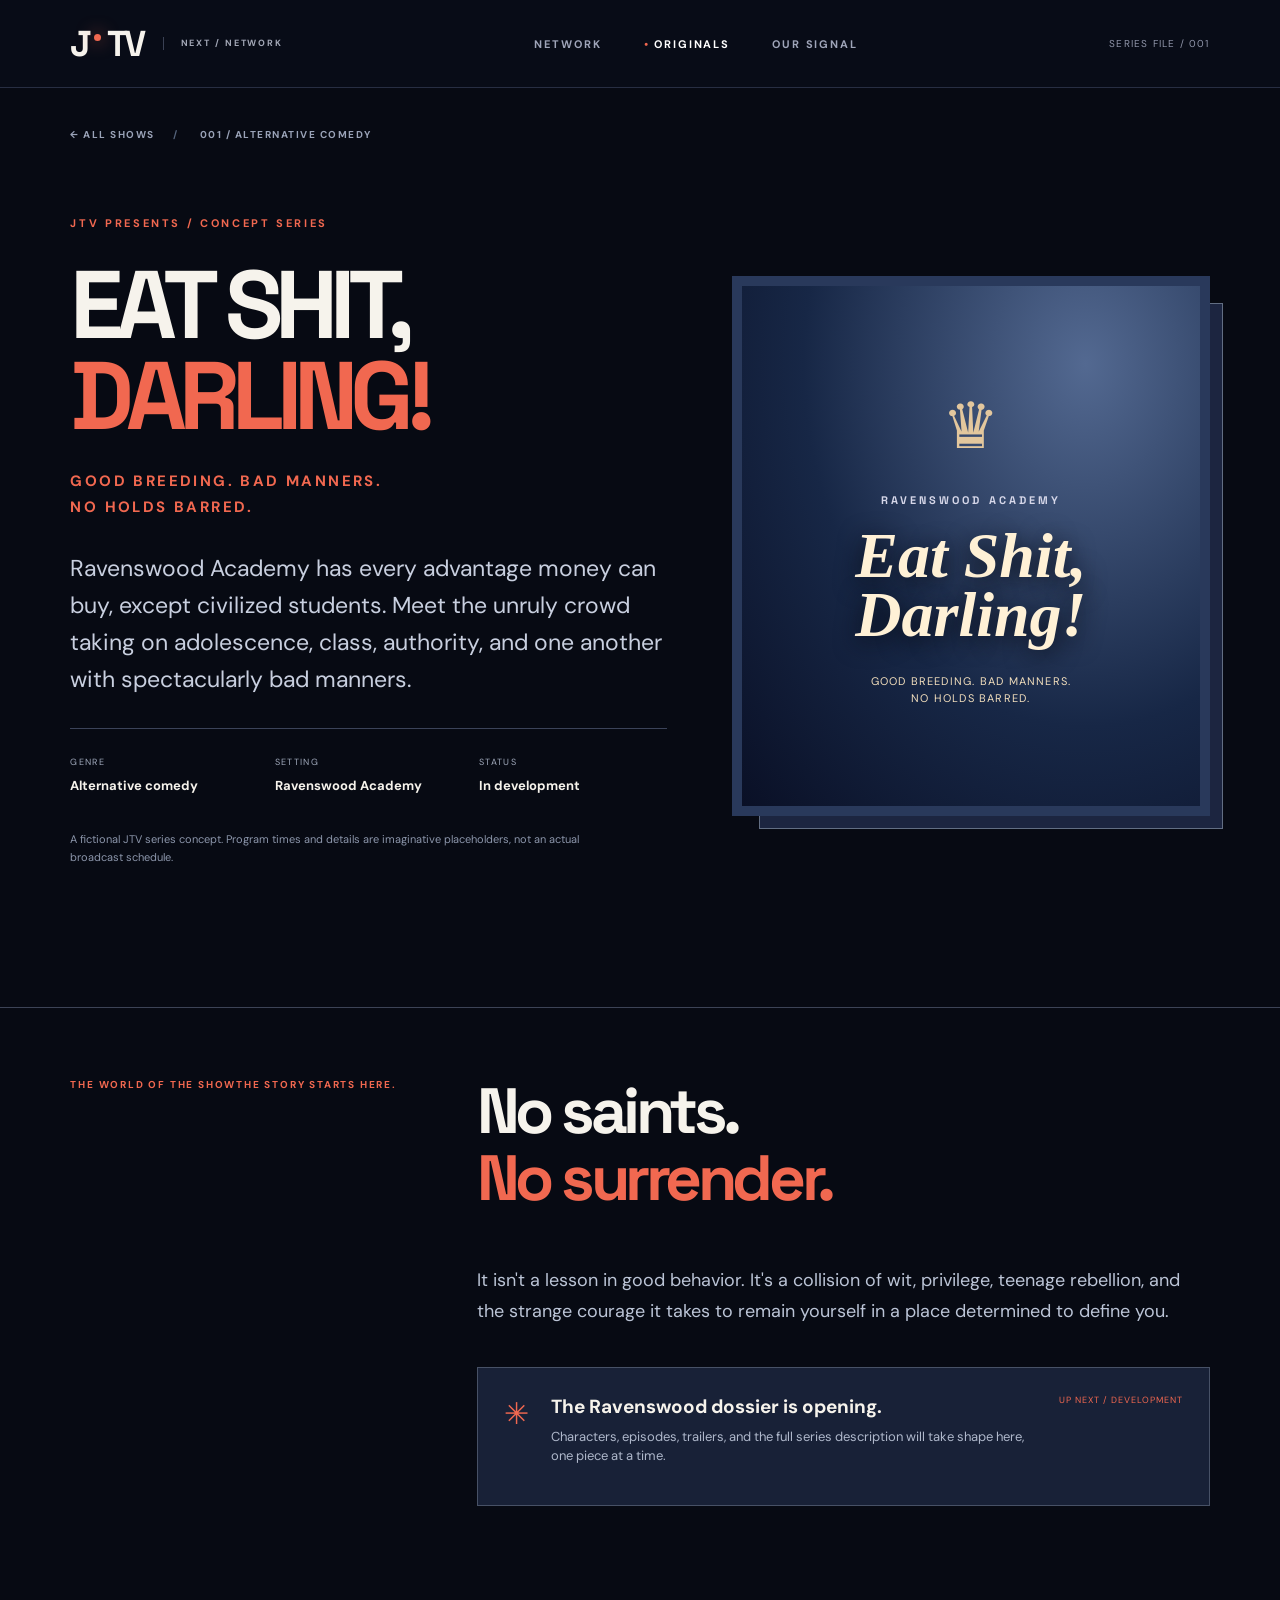
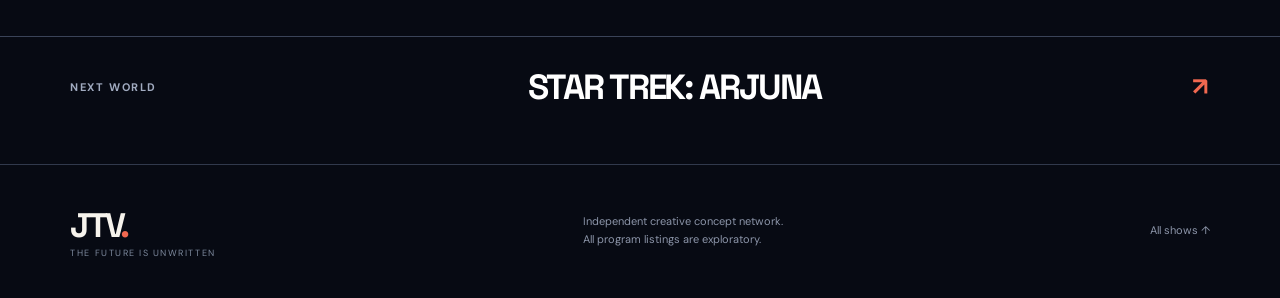
==== shows/eat-shit-darling/index.html @ b126e4d8 "Add shows/eat-shit-darling/index.html to JTV site" ====
<!doctype html>
<html lang="en"><head><meta charset="utf-8"><meta name="viewport" content="width=device-width, initial-scale=1"><meta name="theme-color" content="#070a13"><meta name="description" content="Eat Shit, Darling! An outrageous comedy concept from JTV, set at Ravenswood Academy."><title>Eat Shit, Darling! | JTV</title><link rel="stylesheet" href="../../assets/styles.css"><script src="../../assets/site.js" defer></script></head>
<body class="interior-page show-page sitcom-page"><a class="skip-link" href="#main">Skip to content</a><header class="site-header"><a href="../../index.html" class="brand" aria-label="JTV home"><span class="brand-symbol">J<span class="signal-dot"></span>TV</span><span class="brand-sub">NEXT / NETWORK</span></a><button class="menu-toggle" aria-expanded="false" aria-controls="site-nav" type="button" aria-label="Toggle navigation"><span></span><span></span><span></span></button><nav class="site-nav" id="site-nav" aria-label="Main navigation"><a href="../../index.html">Network</a><a class="active" href="../../index.html#shows">Originals</a><a href="../../about.html">Our signal</a></nav><span class="header-index">SERIES FILE / 001</span></header>
<main id="main"><div class="breadcrumb wrap"><a href="../../index.html#shows">← ALL SHOWS</a><span>/</span> 001 / ALTERNATIVE COMEDY</div><section class="show-detail wrap"><div class="show-detail-copy"><p class="section-kicker">JTV PRESENTS / CONCEPT SERIES</p><h1>EAT SHIT,<br><em>DARLING!</em></h1><p class="show-tagline">GOOD BREEDING. BAD MANNERS.<br>NO HOLDS BARRED.</p><p class="show-logline">Ravenswood Academy has every advantage money can buy, except civilized students. Meet the unruly crowd taking on adolescence, class, authority, and one another with spectacularly bad manners.</p><div class="show-facts"><div><span>GENRE</span><strong>Alternative comedy</strong></div><div><span>SETTING</span><strong>Ravenswood Academy</strong></div><div><span>STATUS</span><strong>In development</strong></div></div><p class="program-note">A fictional JTV series concept. Program times and details are imaginative placeholders, not an actual broadcast schedule.</p></div><div class="detail-poster"><div class="poster-placeholder"><span>RAVENSWOOD ACADEMY</span><strong>Eat Shit,<br>Darling!</strong><small>GOOD BREEDING. BAD MANNERS.<br>NO HOLDS BARRED.</small></div></div></section>
<section class="dossier-section wrap"><div class="dossier-label"><span>THE WORLD OF THE SHOW</span><strong>THE STORY STARTS HERE.</strong></div><div class="dossier-content"><h2>No saints.<br><em>No surrender.</em></h2><p>It isn't a lesson in good behavior. It's a collision of wit, privilege, teenage rebellion, and the strange courage it takes to remain yourself in a place determined to define you.</p><div class="coming-panel"><span class="panel-tick">✳</span><div><h3>The Ravenswood dossier is opening.</h3><p>Characters, episodes, trailers, and the full series description will take shape here, one piece at a time.</p></div><span class="panel-tag">UP NEXT / DEVELOPMENT</span></div></div></section><nav class="next-program wrap" aria-label="More shows"><a href="../star-trek-arjuna/">NEXT WORLD <strong>STAR TREK: ARJUNA</strong> <span aria-hidden="true">↗</span></a></nav></main>
<footer class="site-footer"><div class="wrap footer-inner"><div><strong>JTV<span class="footer-period">.</span></strong><small>THE FUTURE IS UNWRITTEN</small></div><p>Independent creative concept network. <br>All program listings are exploratory.</p><a href="../../index.html#shows">All shows ↑</a></div></footer></body></html>
---- assets/styles.css ----
@import url('https://fonts.googleapis.com/css2?family=DM+Sans:wght@400;500;600;700&family=Space+Grotesk:wght@400;500;600;700&display=swap');
:root{--bg:#070a13;--bg2:#111626;--paper:#f6f3ec;--muted:#b0b6c7;--hot:#f16850;--aqua:#a7d5e1;--line:#3a4154;--pad:clamp(22px,5.5vw,84px)}
*{box-sizing:border-box}html{scroll-behavior:smooth}body{margin:0;background:var(--bg);color:var(--paper);font-family:'DM Sans',Arial,sans-serif;-webkit-font-smoothing:antialiased}a{color:inherit;text-decoration:none}a:hover{color:#fff}img{max-width:100%}button{font:inherit}::selection{background:var(--hot);color:var(--bg)}:focus-visible{outline:2px solid var(--hot);outline-offset:4px}.wrap{max-width:1330px;padding-inline:var(--pad);margin-inline:auto}.skip-link{position:absolute;top:-120px;left:20px;background:white;color:black;padding:12px;z-index:100}.skip-link:focus{top:10px}h1,h2,h3,p{margin-top:0}
.site-header{height:88px;padding:0 var(--pad);display:flex;align-items:center;justify-content:space-between;gap:24px;background:#080c17;border-bottom:1px solid #272e42;position:relative;z-index:10}.brand{display:flex;align-items:center;gap:20px;white-space:nowrap}.brand-symbol{font:700 36px/1 'Space Grotesk';letter-spacing:-.11em}.signal-dot{display:inline-block;width:7px;height:7px;background:var(--hot);margin:0 6px 15px;border-radius:50%;box-shadow:0 0 18px var(--hot)}.brand-sub{font-weight:700;font-size:9px;line-height:1.5;letter-spacing:.21em;color:#a3a8b7;border-left:1px solid var(--line);padding-left:17px}.site-nav{display:flex;align-items:center;gap:42px}.site-nav a{text-transform:uppercase;font-size:11px;letter-spacing:.17em;font-weight:700;color:#9fa5b9}.site-nav a.active,.site-nav a:hover{color:white}.site-nav a.active:before{content:'• ';color:var(--hot)}.header-index{font-size:10px;letter-spacing:.12em;color:#9197ab}.small-star{color:var(--hot);font-size:17px}.menu-toggle{display:none;background:none;border:0;padding:12px;cursor:pointer}.menu-toggle span{display:block;background:white;height:2px;width:24px;margin:5px 0}
.hero{min-height:730px;position:relative;overflow:hidden;background:radial-gradient(ellipse at 82% 45%,#29385b 0%,#131c36 30%,#070a13 76%);isolation:isolate}.hero-grid{position:absolute;inset:0;opacity:.16;background-image:linear-gradient(#c2d8ff 1px,transparent 1px),linear-gradient(90deg,#c2d8ff 1px,transparent 1px);background-size:90px 90px;mask-image:linear-gradient(90deg,transparent 10%,black 100%);z-index:-1}.hero-noise{position:absolute;inset:0;opacity:.17;background:repeating-linear-gradient(0deg,transparent,transparent 4px,#7186a5 5px,transparent 6px);z-index:-1}.hero-content{position:relative;padding-top:clamp(105px,14vw,170px);min-height:730px;display:flex;flex-direction:column;align-items:flex-start}.eyebrow,.section-kicker{font-size:11px;font-weight:700;letter-spacing:.24em;color:var(--hot);text-transform:uppercase}.eyebrow{display:flex;align-items:center;gap:14px}.eyebrow-line{width:34px;height:1px;background:var(--hot)}.hero h1,.interior-hero h1,.show-detail h1{font:700 clamp(65px,10vw,152px)/.95 'Space Grotesk',sans-serif;letter-spacing:-.08em;margin:30px 0 26px}.hero h1 em,.section-heading h2 em,.closing-content h2 em,.show-detail h1 em{font-style:normal;color:var(--hot)}.hero-content>p{font-size:clamp(17px,2vw,23px);max-width:590px;line-height:1.55;color:#c2c7d7}.hero-actions{display:flex;gap:30px;align-items:center;margin-top:22px}.button{font-size:11px;font-weight:700;text-transform:uppercase;letter-spacing:.12em;padding:18px 24px;display:inline-flex;gap:25px;align-items:center;border:1px solid transparent}.button-primary{background:var(--hot);color:#090b12}.button:hover{transform:translateY(-2px)}.button-outline{border-color:#8c93a7}.text-link{font-size:12px;font-weight:700;letter-spacing:.08em}.text-link span{padding-left:12px;color:var(--hot)}.hero-bottom{margin-top:auto;padding:25px 0;display:flex;gap:16px;align-items:center;color:#8a93a9;font-size:10px;letter-spacing:.19em}.hero-rule{width:45px;height:1px;background:var(--line)}.hero-side-note{position:absolute;right:18px;top:50%;writing-mode:vertical-rl;font-size:9px;letter-spacing:.2em;color:#98adc3}.hero-beacon{position:absolute;width:660px;height:660px;border-radius:50%;top:45%;right:-10%;transform:translateY(-50%);background:radial-gradient(circle,#f1c2a840 0 2%,#bed6ec60 2% 3%,#4b7db344 3% 4%,transparent 25%),radial-gradient(circle,#b1c9eb25 20%,transparent 60%);box-shadow:inset 0 0 110px #7dacc52c;opacity:.9}.beacon-orbit{position:absolute;border:1px solid #a6badc55;border-radius:50%;inset:5%}.orbit-two{inset:17%;transform:rotateX(60deg) rotate(25deg)}.orbit-three{inset:30%;border-color:#e2bb9255}.beacon-core{position:absolute;inset:45%;background:#f3c2a4;border-radius:50%;filter:blur(6px);box-shadow:0 0 65px #f1a570}.beacon-crosshair{display:none}
.manifesto-strip{background:#f16a54;color:#131521}.manifesto-inner{min-height:150px;display:flex;align-items:center;gap:35px}.manifesto-inner .asterisk{font-size:62px;line-height:1}.manifesto-inner p{font:500 clamp(18px,2.1vw,28px)/1.35 'Space Grotesk';margin:0}.manifesto-inner strong{font-weight:700}.strip-index{margin-left:auto;font-size:10px;font-weight:700;white-space:nowrap;letter-spacing:.14em}
.shows-section{padding-top:125px;padding-bottom:135px}.section-heading{display:flex;justify-content:space-between;align-items:flex-end;gap:40px;margin-bottom:50px}.section-heading h2,.closing-content h2{font:700 clamp(48px,6.6vw,89px)/1.03 'Space Grotesk';letter-spacing:-.068em;margin:22px 0 0}.section-intro{max-width:300px;color:#aeb6c8;line-height:1.7;font-size:15px}.show-grid{display:grid;grid-template-columns:1fr 1fr;gap:26px}.show-card{background:#151b2c;border:1px solid #384156;min-width:0;overflow:hidden}.show-art{position:relative;display:block;height:500px;overflow:hidden;background:#25354e}.show-art>img{width:100%;height:100%;object-fit:cover}.show-flag{position:absolute;top:22px;left:22px;background:#060b15d9;border:1px solid #71809c8a;padding:10px 13px;font-size:10px;font-weight:700;letter-spacing:.15em;z-index:2}.show-image-overlay{position:absolute;inset:50% 0 0;background:linear-gradient(transparent,#070a1390);pointer-events:none}.poster-placeholder{height:100%;width:100%;display:flex;flex-direction:column;justify-content:center;align-items:center;text-align:center;padding:30px;background:radial-gradient(ellipse at 75% 15%,#536991,#172746 58%,#0a1026);border:10px solid #29395b}.poster-placeholder:before{content:'♛';font-size:64px;color:#e3c79d}.poster-placeholder span{color:#d6d7e9;letter-spacing:.28em;font:700 11px 'Space Grotesk';margin:25px 0 20px}.poster-placeholder strong{font:italic 700 clamp(42px,5vw,80px)/.92 Georgia,serif;color:#fff1d6;text-shadow:0 5px 25px #070a13}.poster-placeholder small{margin-top:28px;color:#f3dfbd;letter-spacing:.11em;line-height:1.6;font-size:11px}.show-content{padding:34px 40px 42px;min-height:350px;display:flex;flex-direction:column}.show-meta{display:flex;justify-content:space-between;gap:12px;color:#9199ac;font-size:9px;font-weight:700;letter-spacing:.12em}.show-content h3{font:700 clamp(43px,5vw,72px)/.96 'Space Grotesk';letter-spacing:-.068em;margin:32px 0 22px}.show-content h3 em{font-style:normal;color:var(--hot)}.show-content p{color:#b5bed0;line-height:1.6;font-size:15px;max-width:480px}.show-cta{color:var(--paper);margin-top:auto;text-transform:uppercase;font-size:11px;font-weight:700;letter-spacing:.17em;padding-top:25px}.show-cta span{color:var(--hot);margin-left:12px}.arjuna-art{background:radial-gradient(ellipse at 50% 45%,#39536e 0%,#172d4d 35%,#0c142d 70%,#060b16 100%)}.stars{position:absolute;inset:0;background-image:radial-gradient(circle,#e5faff 1px,transparent 1.5px);background-size:39px 59px;opacity:.28}.stars-far{background-size:97px 113px;opacity:.55;transform:translate(10px,19px)}.arjuna-halo{position:absolute;width:300px;height:300px;top:35%;left:50%;border-radius:50%;transform:translate(-50%,-30%);border:1px solid #b8d5ef80;box-shadow:inset 0 0 55px #7bd1f62a,0 0 70px #92caff24}.arjuna-vessel{position:absolute;top:45%;left:50%;width:290px;height:150px;transform:translate(-50%,-30%)}.vessel-body{position:absolute;inset:37% 10% 28%;background:linear-gradient(100deg,#607e9f,#d5e3ee 45%,#3b5f89);border-radius:50% 50% 60% 60%}.vessel-top{position:absolute;inset:15% 37% 30%;border:3px solid #d6e8f3;background:#7597b6;border-radius:50%;box-shadow:0 0 40px #bce4ef70}.vessel-trail{position:absolute;width:72%;height:8px;top:84%;left:14%;background:#7abfd7;filter:blur(12px)}.arjuna-art-title{position:absolute;left:0;right:0;bottom:40px;text-align:center;font:700 clamp(42px,5vw,74px) 'Space Grotesk';letter-spacing:.16em;text-shadow:0 8px 20px #09101f}.arjuna-art-title span{display:block;font:700 10px 'DM Sans';letter-spacing:.23em;margin-top:12px}.arjuna-card h3 em{color:#b0d7e8}.concept-note{color:#848da2;font-size:12px;margin:26px 0 0}
.closing-band{background:radial-gradient(ellipse at 90% 15%,#384460,#111827 55%,#0a0e19);border-top:1px solid #303b4d}.closing-content{padding-top:118px;padding-bottom:130px}.closing-content h2{margin:22px 0 45px}.site-footer{background:#070a13;border-top:1px solid #31394c}.footer-inner{display:flex;justify-content:space-between;align-items:center;gap:35px;padding-top:39px;padding-bottom:39px}.footer-inner strong{font:700 34px 'Space Grotesk';letter-spacing:-.1em}.footer-period{color:var(--hot)}.footer-inner small{display:block;color:#7d899d;font-size:9px;letter-spacing:.17em}.footer-inner p,.footer-inner a{color:#8c95a9;font-size:11px;line-height:1.6;margin:0}
.interior-hero{padding-top:125px;padding-bottom:110px;background:radial-gradient(ellipse at 90% 30%,#2a3b5c,#0a1022 62%)}.interior-hero h1{font-size:clamp(62px,9vw,138px)}.interior-hero>div>p:not(.section-kicker){max-width:750px;font-size:20px;line-height:1.7;color:#bfc7da}.about-columns{display:grid;grid-template-columns:1fr 2fr;gap:60px;padding-top:70px;padding-bottom:130px}.about-label,.dossier-label{color:var(--hot);font-size:10px;font-weight:700;letter-spacing:.18em}.about-copy p{font-size:clamp(18px,2vw,25px);line-height:1.7;color:#c4ccdc}.about-copy p:first-child{color:#fff}.breadcrumb{padding-top:40px;color:#9aa3b8;font-size:10px;letter-spacing:.15em;font-weight:700}.breadcrumb a:hover{color:var(--hot)}.breadcrumb span{margin:0 18px;color:#55647c}.show-detail{display:grid;grid-template-columns:1fr .8fr;gap:65px;align-items:center;padding-top:75px;padding-bottom:130px}.show-detail h1{font-size:clamp(58px,7.5vw,116px);margin-bottom:27px}.show-tagline{color:var(--hot);font-size:15px;font-weight:700;letter-spacing:.16em;line-height:1.7}.show-logline{font-size:clamp(17px,2vw,23px);line-height:1.6;color:#c8cfdf;margin:30px 0}.show-facts{display:grid;grid-template-columns:repeat(3,1fr);gap:16px;border-top:1px solid #3b4359;padding-top:27px;margin-top:30px}.show-facts div{display:flex;flex-direction:column;gap:9px}.show-facts span{font-size:9px;letter-spacing:.15em;color:#a1aabc}.show-facts strong{font-size:13px}.program-note{font-size:11px;line-height:1.65;color:#8c96ab;max-width:560px;margin-top:36px}.detail-poster{min-height:460px;box-shadow:20px 20px 0 -8px #1c2540,20px 20px 0 -7px #626e83}.detail-poster .poster-placeholder{min-height:540px}.dossier-section{border-top:1px solid #3c4356;display:grid;grid-template-columns:1fr 2fr;gap:40px;padding-top:70px;padding-bottom:130px}.dossier-content h2{font:700 clamp(40px,5vw,68px)/1.05 'Space Grotesk';letter-spacing:-.07em}.dossier-content h2 em{font-style:normal;color:var(--hot)}.dossier-content>p{font-size:18px;line-height:1.7;color:#bbc4d6}.coming-panel{margin-top:40px;display:flex;gap:22px;padding:26px;background:#182137;border:1px solid #475166}.panel-tick{color:var(--hot);font-size:30px}.coming-panel h3{font-size:19px;margin-bottom:8px}.coming-panel p{font-size:13px;line-height:1.5;color:#afb8cb}.panel-tag{margin-left:auto;color:var(--hot);font-size:9px;letter-spacing:.11em;white-space:nowrap}.next-program{border-top:1px solid #3a4358;padding-top:28px;padding-bottom:55px}.next-program a{display:flex;justify-content:space-between;align-items:center;gap:15px;color:#a1abc0;letter-spacing:.14em;font-size:11px;font-weight:700}.next-program strong{font:700 clamp(22px,3vw,35px) 'Space Grotesk';color:#fff;letter-spacing:-.06em}.next-program span{font-size:25px;color:var(--hot)}.detail-cosmos{min-height:520px;position:relative;background:radial-gradient(circle at 50% 45%,#324f70,#0a122b 70%);overflow:hidden;border:1px solid #455c79}.cosmos-disc{position:absolute;top:45%;left:50%;transform:translate(-50%,-50%);width:280px;height:280px;border:2px solid #b9ddea55;border-radius:50%;box-shadow:0 0 90px #b0def034}.cosmos-disc:before{content:'';position:absolute;inset:22%;background:radial-gradient(circle at 30% 30%,#b3d6e9,#43698e 55%,#1b3157);border-radius:50%}.cosmos-rings i{position:absolute;width:420px;height:420px;top:10%;left:6%;border:1px solid #9ebdd855;border-radius:50%;transform:rotateX(65deg)}.cosmos-rings i:nth-child(2){transform:rotateY(60deg)}.cosmos-rings i:nth-child(3){transform:rotate(70deg)}.cosmos-caption{position:absolute;bottom:24px;left:25px;color:#bacce4;letter-spacing:.19em;font-size:10px}.arjuna-page .show-detail h1 em,.arjuna-page .dossier-content h2 em{color:#b0d7e8}
@media(max-width:1100px){.header-index{display:none}.hero-beacon{right:-25%}.panel-tag{display:none}}@media(max-width:800px){.site-header{height:72px}.brand-symbol{font-size:28px}.menu-toggle{display:block;margin-left:auto}.site-nav{position:absolute;left:0;right:0;top:72px;background:#0a1020;display:none;flex-direction:column;align-items:flex-start;padding:24px var(--pad);gap:24px;border-bottom:1px solid var(--line)}.site-nav.is-open{display:flex}.hero,.hero-content{min-height:670px}.hero-beacon{opacity:.38;right:-55%;width:530px;height:530px}.hero h1{font-size:clamp(53px,12vw,100px)}.hero-side-note{display:none}.hero-content{padding-top:100px}.section-heading,.footer-inner{flex-direction:column;align-items:flex-start}.show-grid,.about-columns,.show-detail,.dossier-section{grid-template-columns:1fr}.show-art{height:480px}.interior-hero{padding-top:85px;padding-bottom:75px}.show-detail{gap:50px}.show-detail h1{font-size:clamp(56px,10vw,90px)}.show-content{min-height:325px}.footer-inner p{order:3}.section-heading h2{font-size:clamp(40px,9vw,70px)}.closing-content h2{font-size:clamp(43px,8vw,75px)}}@media(max-width:480px){.brand-sub{display:none}.hero{min-height:690px}.hero-actions{flex-direction:column;align-items:flex-start}.hero-content>p{font-size:17px}.hero-bottom{font-size:8px}.manifesto-inner{gap:15px;padding-block:30px}.manifesto-inner .asterisk{font-size:35px}.strip-index{display:none}.shows-section{padding-top:80px;padding-bottom:85px}.show-art{height:370px}.show-content{padding:26px}.show-content h3{font-size:51px}.show-facts{grid-template-columns:1fr 1fr}.detail-poster .poster-placeholder{min-height:390px}.dossier-section{padding-bottom:80px}.closing-content{padding-top:90px;padding-bottom:100px}}@media(prefers-reduced-motion:reduce){html{scroll-behavior:auto}}
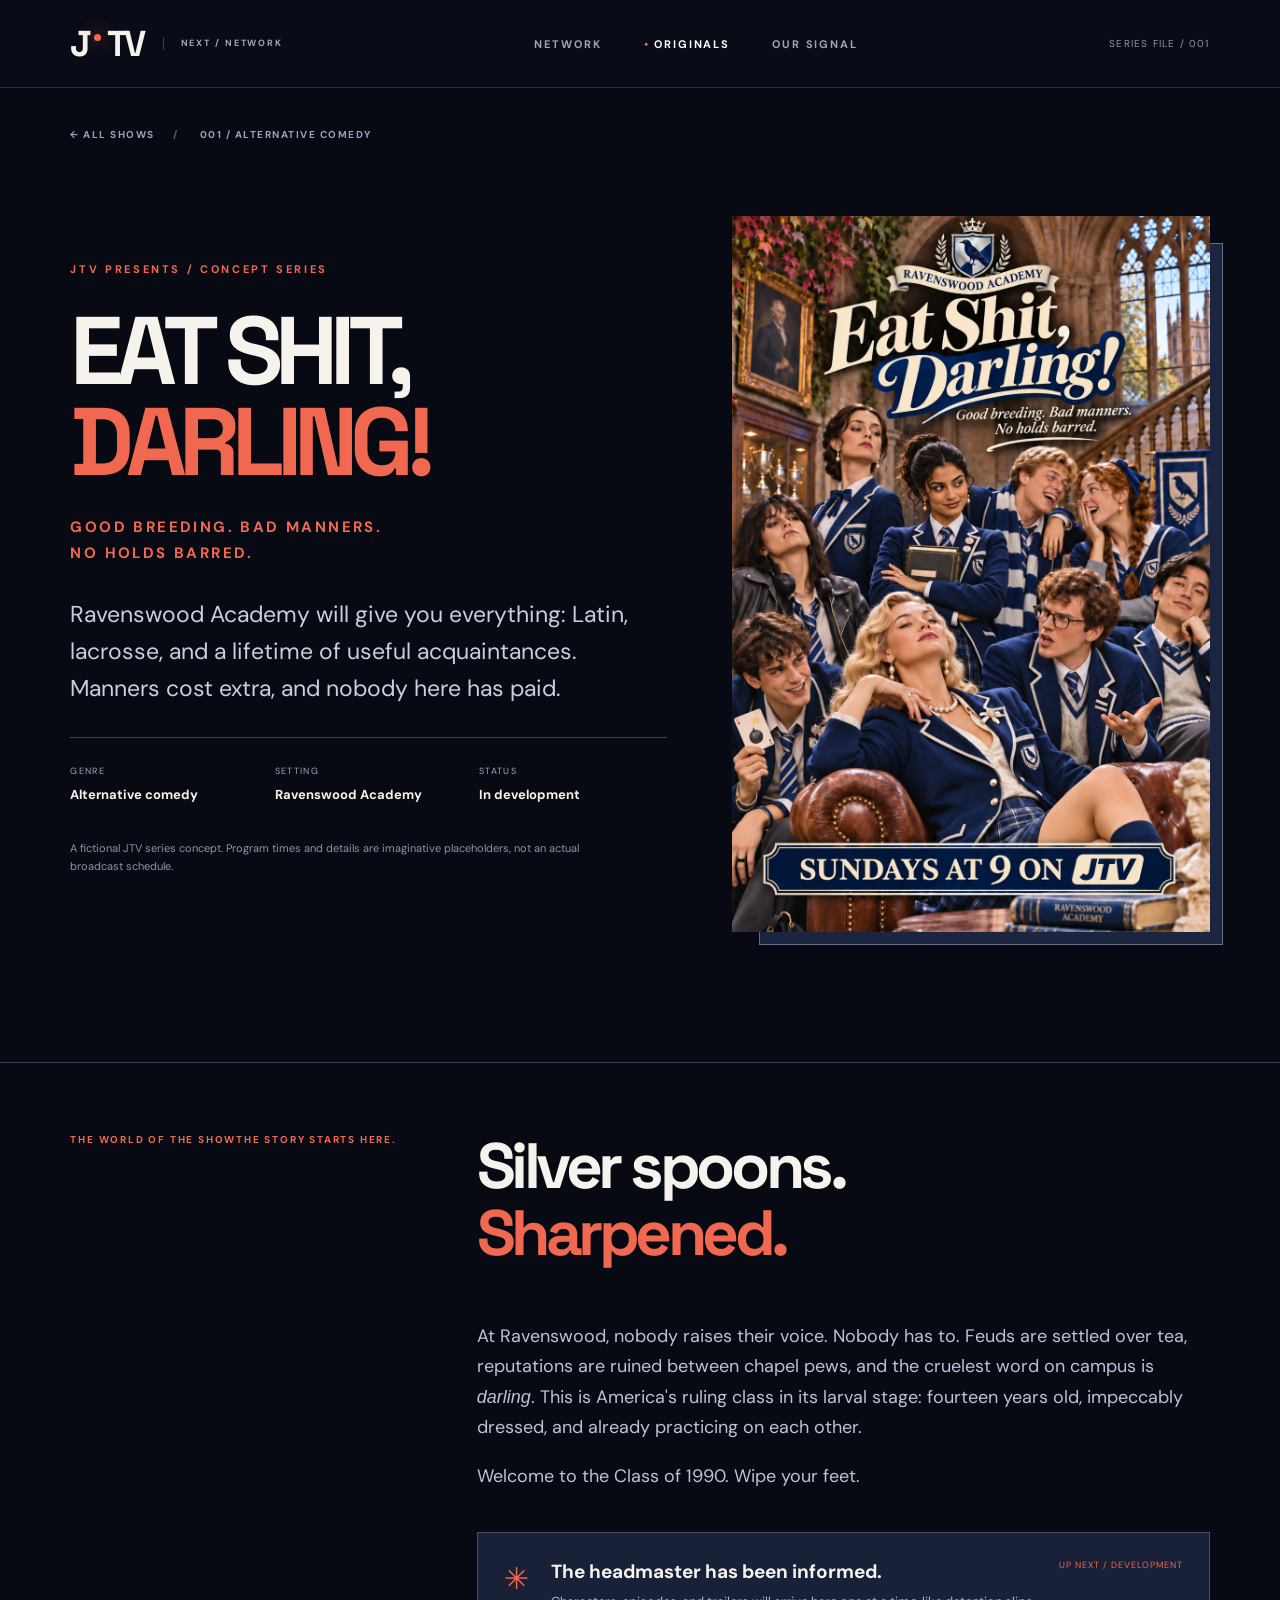
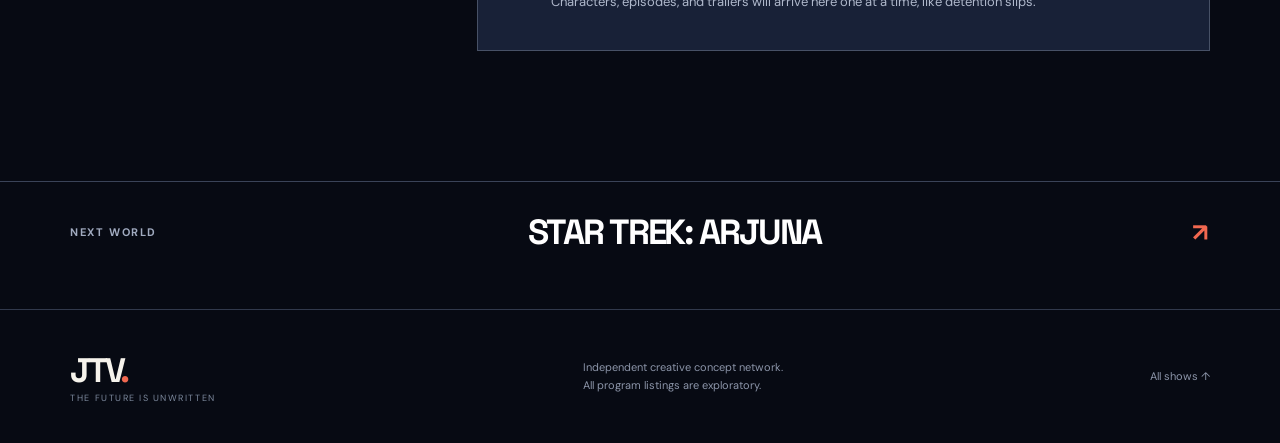
==== commit 751f6d45: "Put the Ravenswood poster up and give the show copy some teeth Co-Authored-By: Claude Opus 5.5 <nore" ====
--- a/shows/eat-shit-darling/index.html
+++ b/shows/eat-shit-darling/index.html
@@ -1,6 +1,6 @@
 <!doctype html>
-<html lang="en"><head><meta charset="utf-8"><meta name="viewport" content="width=device-width, initial-scale=1"><meta name="theme-color" content="#070a13"><meta name="description" content="Eat Shit, Darling! An outrageous comedy concept from JTV, set at Ravenswood Academy."><title>Eat Shit, Darling! | JTV</title><link rel="stylesheet" href="../../assets/styles.css"><script src="../../assets/site.js" defer></script></head>
+<html lang="en"><head><meta charset="utf-8"><meta name="viewport" content="width=device-width, initial-scale=1"><meta name="theme-color" content="#070a13"><meta name="description" content="Eat Shit, Darling! At Ravenswood Academy the knives are silver and every darling draws blood. A JTV comedy concept."><title>Eat Shit, Darling! | JTV</title><link rel="stylesheet" href="../../assets/styles.css"><script src="../../assets/site.js" defer></script></head>
 <body class="interior-page show-page sitcom-page"><a class="skip-link" href="#main">Skip to content</a><header class="site-header"><a href="../../index.html" class="brand" aria-label="JTV home"><span class="brand-symbol">J<span class="signal-dot"></span>TV</span><span class="brand-sub">NEXT / NETWORK</span></a><button class="menu-toggle" aria-expanded="false" aria-controls="site-nav" type="button" aria-label="Toggle navigation"><span></span><span></span><span></span></button><nav class="site-nav" id="site-nav" aria-label="Main navigation"><a href="../../index.html">Network</a><a class="active" href="../../index.html#shows">Originals</a><a href="../../about.html">Our signal</a></nav><span class="header-index">SERIES FILE / 001</span></header>
-<main id="main"><div class="breadcrumb wrap"><a href="../../index.html#shows">← ALL SHOWS</a><span>/</span> 001 / ALTERNATIVE COMEDY</div><section class="show-detail wrap"><div class="show-detail-copy"><p class="section-kicker">JTV PRESENTS / CONCEPT SERIES</p><h1>EAT SHIT,<br><em>DARLING!</em></h1><p class="show-tagline">GOOD BREEDING. BAD MANNERS.<br>NO HOLDS BARRED.</p><p class="show-logline">Ravenswood Academy has every advantage money can buy, except civilized students. Meet the unruly crowd taking on adolescence, class, authority, and one another with spectacularly bad manners.</p><div class="show-facts"><div><span>GENRE</span><strong>Alternative comedy</strong></div><div><span>SETTING</span><strong>Ravenswood Academy</strong></div><div><span>STATUS</span><strong>In development</strong></div></div><p class="program-note">A fictional JTV series concept. Program times and details are imaginative placeholders, not an actual broadcast schedule.</p></div><div class="detail-poster"><div class="poster-placeholder"><span>RAVENSWOOD ACADEMY</span><strong>Eat Shit,<br>Darling!</strong><small>GOOD BREEDING. BAD MANNERS.<br>NO HOLDS BARRED.</small></div></div></section>
-<section class="dossier-section wrap"><div class="dossier-label"><span>THE WORLD OF THE SHOW</span><strong>THE STORY STARTS HERE.</strong></div><div class="dossier-content"><h2>No saints.<br><em>No surrender.</em></h2><p>It isn't a lesson in good behavior. It's a collision of wit, privilege, teenage rebellion, and the strange courage it takes to remain yourself in a place determined to define you.</p><div class="coming-panel"><span class="panel-tick">✳</span><div><h3>The Ravenswood dossier is opening.</h3><p>Characters, episodes, trailers, and the full series description will take shape here, one piece at a time.</p></div><span class="panel-tag">UP NEXT / DEVELOPMENT</span></div></div></section><nav class="next-program wrap" aria-label="More shows"><a href="../star-trek-arjuna/">NEXT WORLD <strong>STAR TREK: ARJUNA</strong> <span aria-hidden="true">↗</span></a></nav></main>
+<main id="main"><div class="breadcrumb wrap"><a href="../../index.html#shows">← ALL SHOWS</a><span>/</span> 001 / ALTERNATIVE COMEDY</div><section class="show-detail wrap"><div class="show-detail-copy"><p class="section-kicker">JTV PRESENTS / CONCEPT SERIES</p><h1>EAT SHIT,<br><em>DARLING!</em></h1><p class="show-tagline">GOOD BREEDING. BAD MANNERS.<br>NO HOLDS BARRED.</p><p class="show-logline">Ravenswood Academy will give you everything: Latin, lacrosse, and a lifetime of useful acquaintances. Manners cost extra, and nobody here has paid.</p><div class="show-facts"><div><span>GENRE</span><strong>Alternative comedy</strong></div><div><span>SETTING</span><strong>Ravenswood Academy</strong></div><div><span>STATUS</span><strong>In development</strong></div></div><p class="program-note">A fictional JTV series concept. Program times and details are imaginative placeholders, not an actual broadcast schedule.</p></div><div class="detail-poster"><img src="../../assets/images/eat-shit-darling-poster.jpg" alt="Poster for Eat Shit, Darling! Eight Ravenswood Academy students in navy blazers lounge in a gothic hall beneath the raven crest; a blonde sprawls across a leather Chesterfield, a boy holds a playing card marked with a bomb, and a marble bust looks on. Sundays at 9 on JTV." width="1024" height="1536"></div></section>
+<section class="dossier-section wrap"><div class="dossier-label"><span>THE WORLD OF THE SHOW</span><strong>THE STORY STARTS HERE.</strong></div><div class="dossier-content"><h2>Silver spoons.<br><em>Sharpened.</em></h2><p>At Ravenswood, nobody raises their voice. Nobody has to. Feuds are settled over tea, reputations are ruined between chapel pews, and the cruelest word on campus is <em>darling</em>. This is America's ruling class in its larval stage: fourteen years old, impeccably dressed, and already practicing on each other.</p><p>Welcome to the Class of 1990. Wipe your feet.</p><div class="coming-panel"><span class="panel-tick">✳</span><div><h3>The headmaster has been informed.</h3><p>Characters, episodes, and trailers will arrive here one at a time, like detention slips.</p></div><span class="panel-tag">UP NEXT / DEVELOPMENT</span></div></div></section><nav class="next-program wrap" aria-label="More shows"><a href="../star-trek-arjuna/">NEXT WORLD <strong>STAR TREK: ARJUNA</strong> <span aria-hidden="true">↗</span></a></nav></main>
 <footer class="site-footer"><div class="wrap footer-inner"><div><strong>JTV<span class="footer-period">.</span></strong><small>THE FUTURE IS UNWRITTEN</small></div><p>Independent creative concept network. <br>All program listings are exploratory.</p><a href="../../index.html#shows">All shows ↑</a></div></footer></body></html>
--- a/assets/styles.css
+++ b/assets/styles.css
@@ -7,4 +7,5 @@
 .shows-section{padding-top:125px;padding-bottom:135px}.section-heading{display:flex;justify-content:space-between;align-items:flex-end;gap:40px;margin-bottom:50px}.section-heading h2,.closing-content h2{font:700 clamp(48px,6.6vw,89px)/1.03 'Space Grotesk';letter-spacing:-.068em;margin:22px 0 0}.section-intro{max-width:300px;color:#aeb6c8;line-height:1.7;font-size:15px}.show-grid{display:grid;grid-template-columns:1fr 1fr;gap:26px}.show-card{background:#151b2c;border:1px solid #384156;min-width:0;overflow:hidden}.show-art{position:relative;display:block;height:500px;overflow:hidden;background:#25354e}.show-art>img{width:100%;height:100%;object-fit:cover}.show-flag{position:absolute;top:22px;left:22px;background:#060b15d9;border:1px solid #71809c8a;padding:10px 13px;font-size:10px;font-weight:700;letter-spacing:.15em;z-index:2}.show-image-overlay{position:absolute;inset:50% 0 0;background:linear-gradient(transparent,#070a1390);pointer-events:none}.poster-placeholder{height:100%;width:100%;display:flex;flex-direction:column;justify-content:center;align-items:center;text-align:center;padding:30px;background:radial-gradient(ellipse at 75% 15%,#536991,#172746 58%,#0a1026);border:10px solid #29395b}.poster-placeholder:before{content:'♛';font-size:64px;color:#e3c79d}.poster-placeholder span{color:#d6d7e9;letter-spacing:.28em;font:700 11px 'Space Grotesk';margin:25px 0 20px}.poster-placeholder strong{font:italic 700 clamp(42px,5vw,80px)/.92 Georgia,serif;color:#fff1d6;text-shadow:0 5px 25px #070a13}.poster-placeholder small{margin-top:28px;color:#f3dfbd;letter-spacing:.11em;line-height:1.6;font-size:11px}.show-content{padding:34px 40px 42px;min-height:350px;display:flex;flex-direction:column}.show-meta{display:flex;justify-content:space-between;gap:12px;color:#9199ac;font-size:9px;font-weight:700;letter-spacing:.12em}.show-content h3{font:700 clamp(43px,5vw,72px)/.96 'Space Grotesk';letter-spacing:-.068em;margin:32px 0 22px}.show-content h3 em{font-style:normal;color:var(--hot)}.show-content p{color:#b5bed0;line-height:1.6;font-size:15px;max-width:480px}.show-cta{color:var(--paper);margin-top:auto;text-transform:uppercase;font-size:11px;font-weight:700;letter-spacing:.17em;padding-top:25px}.show-cta span{color:var(--hot);margin-left:12px}.arjuna-art{background:radial-gradient(ellipse at 50% 45%,#39536e 0%,#172d4d 35%,#0c142d 70%,#060b16 100%)}.stars{position:absolute;inset:0;background-image:radial-gradient(circle,#e5faff 1px,transparent 1.5px);background-size:39px 59px;opacity:.28}.stars-far{background-size:97px 113px;opacity:.55;transform:translate(10px,19px)}.arjuna-halo{position:absolute;width:300px;height:300px;top:35%;left:50%;border-radius:50%;transform:translate(-50%,-30%);border:1px solid #b8d5ef80;box-shadow:inset 0 0 55px #7bd1f62a,0 0 70px #92caff24}.arjuna-vessel{position:absolute;top:45%;left:50%;width:290px;height:150px;transform:translate(-50%,-30%)}.vessel-body{position:absolute;inset:37% 10% 28%;background:linear-gradient(100deg,#607e9f,#d5e3ee 45%,#3b5f89);border-radius:50% 50% 60% 60%}.vessel-top{position:absolute;inset:15% 37% 30%;border:3px solid #d6e8f3;background:#7597b6;border-radius:50%;box-shadow:0 0 40px #bce4ef70}.vessel-trail{position:absolute;width:72%;height:8px;top:84%;left:14%;background:#7abfd7;filter:blur(12px)}.arjuna-art-title{position:absolute;left:0;right:0;bottom:40px;text-align:center;font:700 clamp(42px,5vw,74px) 'Space Grotesk';letter-spacing:.16em;text-shadow:0 8px 20px #09101f}.arjuna-art-title span{display:block;font:700 10px 'DM Sans';letter-spacing:.23em;margin-top:12px}.arjuna-card h3 em{color:#b0d7e8}.concept-note{color:#848da2;font-size:12px;margin:26px 0 0}
 .closing-band{background:radial-gradient(ellipse at 90% 15%,#384460,#111827 55%,#0a0e19);border-top:1px solid #303b4d}.closing-content{padding-top:118px;padding-bottom:130px}.closing-content h2{margin:22px 0 45px}.site-footer{background:#070a13;border-top:1px solid #31394c}.footer-inner{display:flex;justify-content:space-between;align-items:center;gap:35px;padding-top:39px;padding-bottom:39px}.footer-inner strong{font:700 34px 'Space Grotesk';letter-spacing:-.1em}.footer-period{color:var(--hot)}.footer-inner small{display:block;color:#7d899d;font-size:9px;letter-spacing:.17em}.footer-inner p,.footer-inner a{color:#8c95a9;font-size:11px;line-height:1.6;margin:0}
 .interior-hero{padding-top:125px;padding-bottom:110px;background:radial-gradient(ellipse at 90% 30%,#2a3b5c,#0a1022 62%)}.interior-hero h1{font-size:clamp(62px,9vw,138px)}.interior-hero>div>p:not(.section-kicker){max-width:750px;font-size:20px;line-height:1.7;color:#bfc7da}.about-columns{display:grid;grid-template-columns:1fr 2fr;gap:60px;padding-top:70px;padding-bottom:130px}.about-label,.dossier-label{color:var(--hot);font-size:10px;font-weight:700;letter-spacing:.18em}.about-copy p{font-size:clamp(18px,2vw,25px);line-height:1.7;color:#c4ccdc}.about-copy p:first-child{color:#fff}.breadcrumb{padding-top:40px;color:#9aa3b8;font-size:10px;letter-spacing:.15em;font-weight:700}.breadcrumb a:hover{color:var(--hot)}.breadcrumb span{margin:0 18px;color:#55647c}.show-detail{display:grid;grid-template-columns:1fr .8fr;gap:65px;align-items:center;padding-top:75px;padding-bottom:130px}.show-detail h1{font-size:clamp(58px,7.5vw,116px);margin-bottom:27px}.show-tagline{color:var(--hot);font-size:15px;font-weight:700;letter-spacing:.16em;line-height:1.7}.show-logline{font-size:clamp(17px,2vw,23px);line-height:1.6;color:#c8cfdf;margin:30px 0}.show-facts{display:grid;grid-template-columns:repeat(3,1fr);gap:16px;border-top:1px solid #3b4359;padding-top:27px;margin-top:30px}.show-facts div{display:flex;flex-direction:column;gap:9px}.show-facts span{font-size:9px;letter-spacing:.15em;color:#a1aabc}.show-facts strong{font-size:13px}.program-note{font-size:11px;line-height:1.65;color:#8c96ab;max-width:560px;margin-top:36px}.detail-poster{min-height:460px;box-shadow:20px 20px 0 -8px #1c2540,20px 20px 0 -7px #626e83}.detail-poster .poster-placeholder{min-height:540px}.dossier-section{border-top:1px solid #3c4356;display:grid;grid-template-columns:1fr 2fr;gap:40px;padding-top:70px;padding-bottom:130px}.dossier-content h2{font:700 clamp(40px,5vw,68px)/1.05 'Space Grotesk';letter-spacing:-.07em}.dossier-content h2 em{font-style:normal;color:var(--hot)}.dossier-content>p{font-size:18px;line-height:1.7;color:#bbc4d6}.coming-panel{margin-top:40px;display:flex;gap:22px;padding:26px;background:#182137;border:1px solid #475166}.panel-tick{color:var(--hot);font-size:30px}.coming-panel h3{font-size:19px;margin-bottom:8px}.coming-panel p{font-size:13px;line-height:1.5;color:#afb8cb}.panel-tag{margin-left:auto;color:var(--hot);font-size:9px;letter-spacing:.11em;white-space:nowrap}.next-program{border-top:1px solid #3a4358;padding-top:28px;padding-bottom:55px}.next-program a{display:flex;justify-content:space-between;align-items:center;gap:15px;color:#a1abc0;letter-spacing:.14em;font-size:11px;font-weight:700}.next-program strong{font:700 clamp(22px,3vw,35px) 'Space Grotesk';color:#fff;letter-spacing:-.06em}.next-program span{font-size:25px;color:var(--hot)}.detail-cosmos{min-height:520px;position:relative;background:radial-gradient(circle at 50% 45%,#324f70,#0a122b 70%);overflow:hidden;border:1px solid #455c79}.cosmos-disc{position:absolute;top:45%;left:50%;transform:translate(-50%,-50%);width:280px;height:280px;border:2px solid #b9ddea55;border-radius:50%;box-shadow:0 0 90px #b0def034}.cosmos-disc:before{content:'';position:absolute;inset:22%;background:radial-gradient(circle at 30% 30%,#b3d6e9,#43698e 55%,#1b3157);border-radius:50%}.cosmos-rings i{position:absolute;width:420px;height:420px;top:10%;left:6%;border:1px solid #9ebdd855;border-radius:50%;transform:rotateX(65deg)}.cosmos-rings i:nth-child(2){transform:rotateY(60deg)}.cosmos-rings i:nth-child(3){transform:rotate(70deg)}.cosmos-caption{position:absolute;bottom:24px;left:25px;color:#bacce4;letter-spacing:.19em;font-size:10px}.arjuna-page .show-detail h1 em,.arjuna-page .dossier-content h2 em{color:#b0d7e8}
-@media(max-width:1100px){.header-index{display:none}.hero-beacon{right:-25%}.panel-tag{display:none}}@media(max-width:800px){.site-header{height:72px}.brand-symbol{font-size:28px}.menu-toggle{display:block;margin-left:auto}.site-nav{position:absolute;left:0;right:0;top:72px;background:#0a1020;display:none;flex-direction:column;align-items:flex-start;padding:24px var(--pad);gap:24px;border-bottom:1px solid var(--line)}.site-nav.is-open{display:flex}.hero,.hero-content{min-height:670px}.hero-beacon{opacity:.38;right:-55%;width:530px;height:530px}.hero h1{font-size:clamp(53px,12vw,100px)}.hero-side-note{display:none}.hero-content{padding-top:100px}.section-heading,.footer-inner{flex-direction:column;align-items:flex-start}.show-grid,.about-columns,.show-detail,.dossier-section{grid-template-columns:1fr}.show-art{height:480px}.interior-hero{padding-top:85px;padding-bottom:75px}.show-detail{gap:50px}.show-detail h1{font-size:clamp(56px,10vw,90px)}.show-content{min-height:325px}.footer-inner p{order:3}.section-heading h2{font-size:clamp(40px,9vw,70px)}.closing-content h2{font-size:clamp(43px,8vw,75px)}}@media(max-width:480px){.brand-sub{display:none}.hero{min-height:690px}.hero-actions{flex-direction:column;align-items:flex-start}.hero-content>p{font-size:17px}.hero-bottom{font-size:8px}.manifesto-inner{gap:15px;padding-block:30px}.manifesto-inner .asterisk{font-size:35px}.strip-index{display:none}.shows-section{padding-top:80px;padding-bottom:85px}.show-art{height:370px}.show-content{padding:26px}.show-content h3{font-size:51px}.show-facts{grid-template-columns:1fr 1fr}.detail-poster .poster-placeholder{min-height:390px}.dossier-section{padding-bottom:80px}.closing-content{padding-top:90px;padding-bottom:100px}}@media(prefers-reduced-motion:reduce){html{scroll-behavior:auto}}+@media(max-width:1100px){.header-index{display:none}.hero-beacon{right:-25%}.panel-tag{display:none}}@media(max-width:800px){.site-header{height:72px}.brand-symbol{font-size:28px}.menu-toggle{display:block;margin-left:auto}.site-nav{position:absolute;left:0;right:0;top:72px;background:#0a1020;display:none;flex-direction:column;align-items:flex-start;padding:24px var(--pad);gap:24px;border-bottom:1px solid var(--line)}.site-nav.is-open{display:flex}.hero,.hero-content{min-height:670px}.hero-beacon{opacity:.38;right:-55%;width:530px;height:530px}.hero h1{font-size:clamp(53px,12vw,100px)}.hero-side-note{display:none}.hero-content{padding-top:100px}.section-heading,.footer-inner{flex-direction:column;align-items:flex-start}.show-grid,.about-columns,.show-detail,.dossier-section{grid-template-columns:1fr}.show-art{height:480px}.interior-hero{padding-top:85px;padding-bottom:75px}.show-detail{gap:50px}.show-detail h1{font-size:clamp(56px,10vw,90px)}.show-content{min-height:325px}.footer-inner p{order:3}.section-heading h2{font-size:clamp(40px,9vw,70px)}.closing-content h2{font-size:clamp(43px,8vw,75px)}}@media(max-width:480px){.brand-sub{display:none}.hero{min-height:690px}.hero-actions{flex-direction:column;align-items:flex-start}.hero-content>p{font-size:17px}.hero-bottom{font-size:8px}.manifesto-inner{gap:15px;padding-block:30px}.manifesto-inner .asterisk{font-size:35px}.strip-index{display:none}.shows-section{padding-top:80px;padding-bottom:85px}.show-art{height:370px}.show-content{padding:26px}.show-content h3{font-size:51px}.show-facts{grid-template-columns:1fr 1fr}.detail-poster .poster-placeholder{min-height:390px}.dossier-section{padding-bottom:80px}.closing-content{padding-top:90px;padding-bottom:100px}}@media(prefers-reduced-motion:reduce){html{scroll-behavior:auto}}
+.show-art>img{object-position:50% 22%}.detail-poster>img{display:block;width:100%;height:auto}
